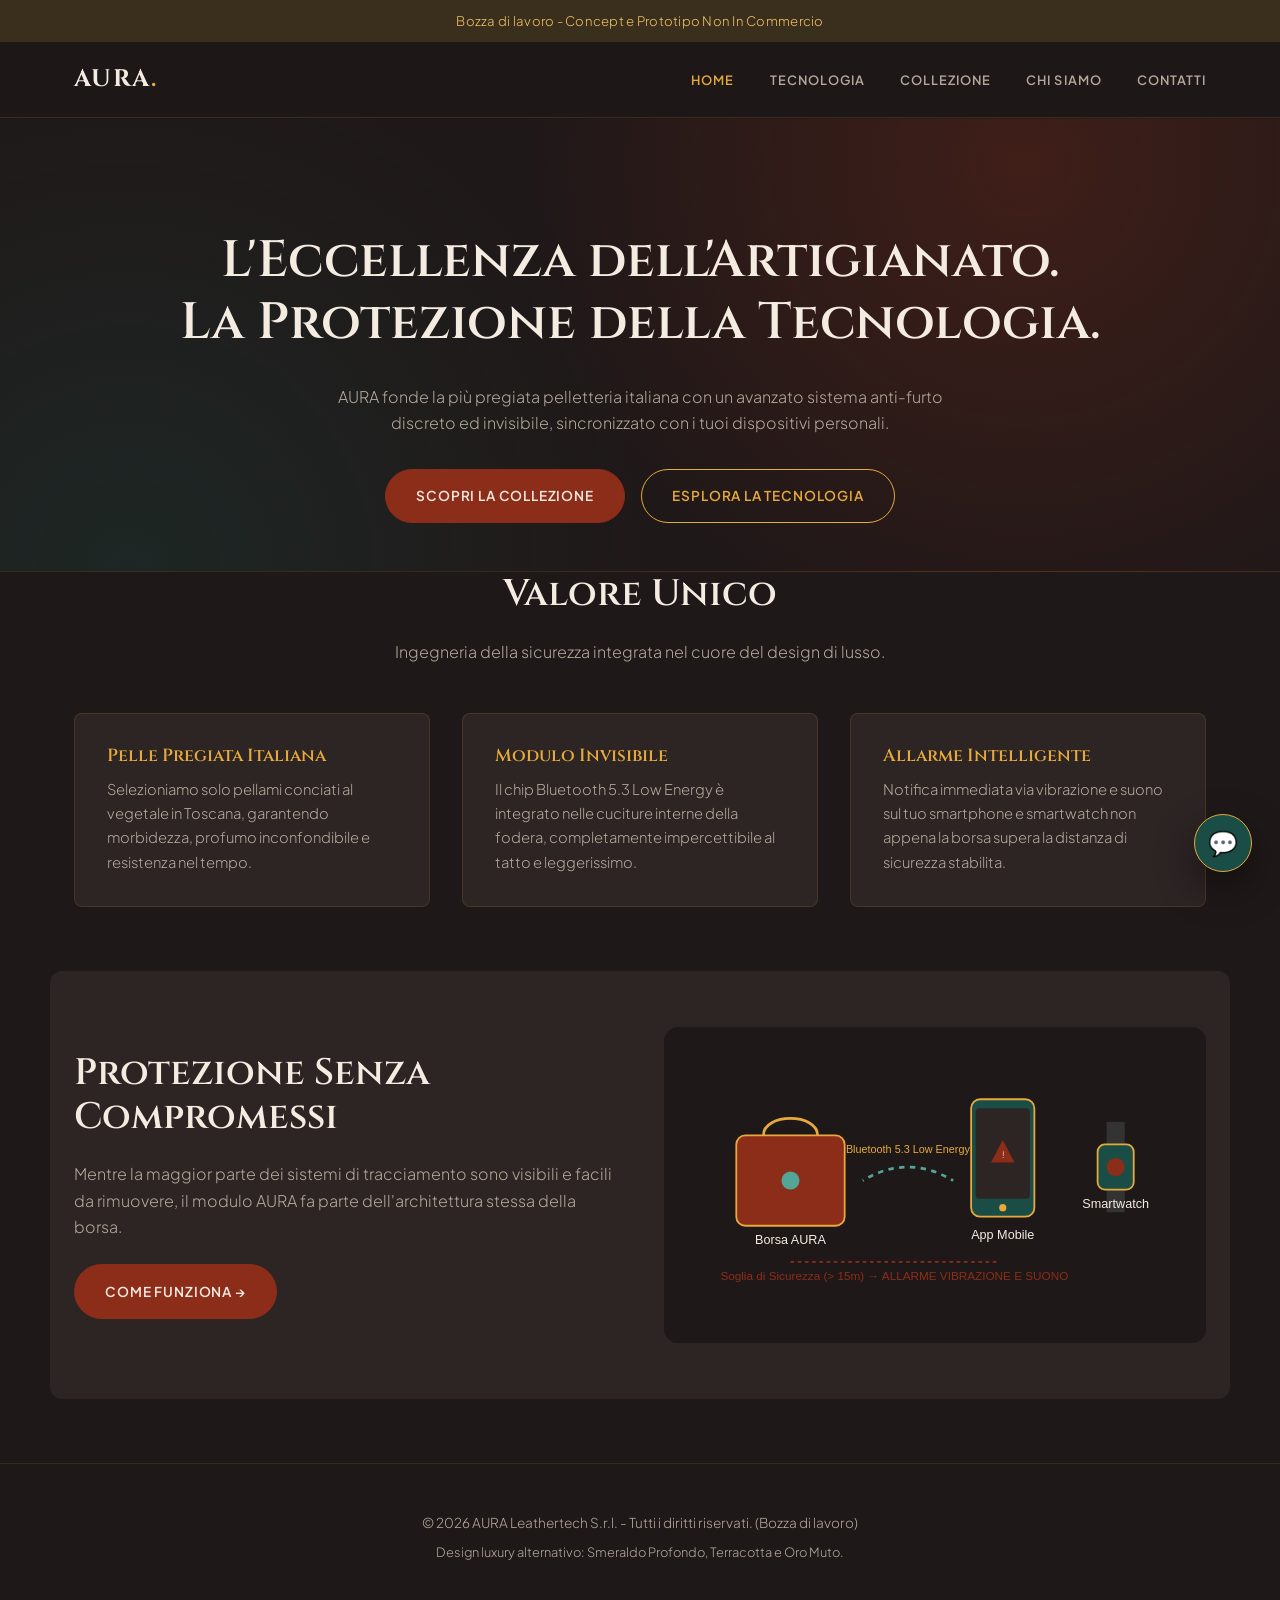
==== index.html @ ebb5785f "Add files via upload" ====
<!DOCTYPE html>
<html lang="it">
<head>
  <meta charset="UTF-8">
  <meta name="viewport" content="width=device-width, initial-scale=1.0">
  <title>AURA - Pelletteria Smart di Lusso</title>
  <link rel="stylesheet" href="css/style.css">
  <link rel="preconnect" href="https://fonts.googleapis.com">
  <link rel="preconnect" href="https://fonts.gstatic.com" crossorigin>
  <link href="https://fonts.googleapis.com/css2?family=Cinzel:wght@500;700&family=Plus+Jakarta+Sans:wght@300;400;600&display=swap" rel="stylesheet">
</head>
<body>

  <!-- Draft Banner -->
  <div class="draft-banner">Bozza di lavoro - Concept e Prototipo Non In Commercio</div>

  <!-- Header / Navigation -->
  <header>
    <div class="nav-container">
      <a href="index.html" class="logo">AURA<span>.</span></a>
      <ul class="nav-links">
        <li><a href="index.html" class="active">Home</a></li>
<li><a href="tecnologia.html">Tecnologia</a></li>
<li><a href="collezione.html">Collezione</a></li>
<li><a href="chi-siamo.html">Chi Siamo</a></li>
<li><a href="contatti.html">Contatti</a></li>

      </ul>
      <div class="burger">
        <div></div>
        <div></div>
        <div></div>
      </div>
    </div>
  </header>

  <section class="hero">
    <div class="container" style="padding-top: 2rem; padding-bottom: 2rem;">
      <h1>L'Eccellenza dell'Artigianato.<br>La Protezione della Tecnologia.</h1>
      <p>AURA fonde la più pregiata pelletteria italiana con un avanzato sistema anti-furto discreto ed invisibile, sincronizzato con i tuoi dispositivi personali.</p>
      <div>
        <a href="collezione.html" class="btn">Scopri la Collezione</a>
        <a href="tecnologia.html" class="btn btn-secondary">Esplora la Tecnologia</a>
      </div>
    </div>
  </section>

  <section class="container">
    <h2 class="section-title">Valore Unico</h2>
    <p class="section-subtitle">Ingegneria della sicurezza integrata nel cuore del design di lusso.</p>

    <div class="grid-3">
      <div class="card">
        <h3>Pelle Pregiata Italiana</h3>
        <p>Selezioniamo solo pellami conciati al vegetale in Toscana, garantendo morbidezza, profumo inconfondibile e resistenza nel tempo.</p>
      </div>
      <div class="card">
        <h3>Modulo Invisibile</h3>
        <p>Il chip Bluetooth 5.3 Low Energy è integrato nelle cuciture interne della fodera, completamente impercettibile al tatto e leggerissimo.</p>
      </div>
      <div class="card">
        <h3>Allarme Intelligente</h3>
        <p>Notifica immediata via vibrazione e suono sul tuo smartphone e smartwatch non appena la borsa supera la distanza di sicurezza stabilita.</p>
      </div>
    </div>
  </section>

  <section class="container" style="background-color: var(--bg-card); border-radius: 12px; margin-bottom: 4rem;">
    <div class="tech-flex">
      <div class="tech-text">
        <h2 class="section-title" style="text-align: left;">Protezione Senza Compromessi</h2>
        <p style="margin-bottom: 1.5rem; color: var(--text-muted);">Mentre la maggior parte dei sistemi di tracciamento sono visibili e facili da rimuovere, il modulo AURA fa parte dell'architettura stessa della borsa.</p>
        <a href="tecnologia.html" class="btn">Come Funziona &rarr;</a>
      </div>
      <div class="tech-media">
        <svg viewBox="0 0 600 350" width="100%" height="auto" xmlns="http://www.w3.org/2000/svg">
  <rect width="600" height="350" fill="#1F1818" rx="16"/>
  <!-- Bag Icon -->
  <g transform="translate(80, 100)">
    <rect x="0" y="20" width="120" height="100" rx="10" fill="#8C2D19" stroke="#E5A93C" stroke-width="2"/>
    <path d="M 30 20 C 30 -5, 90 -5, 90 20" fill="none" stroke="#E5A93C" stroke-width="3"/>
    <circle cx="60" cy="70" r="10" fill="#52A597"/>
    <text x="60" y="140" fill="#F4EBE1" font-size="14" text-anchor="middle" font-family="sans-serif">Borsa AURA</text>
  </g>

  # Bluetooth Waves
  <path d="M 220 170 Q 270 140 320 170" fill="none" stroke="#52A597" stroke-width="3" stroke-dasharray="6,6">
    <animate attributeName="stroke-dashoffset" values="12;0" dur="1s" repeatCount="indefinite"/>
  </path>
  <text x="270" y="140" fill="#E5A93C" font-size="12" text-anchor="middle" font-family="sans-serif">Bluetooth 5.3 Low Energy</text>

  <!-- Smartphone Icon -->
  <g transform="translate(340, 80)">
    <rect x="0" y="0" width="70" height="130" rx="10" fill="#1A4D46" stroke="#E5A93C" stroke-width="2"/>
    <rect x="5" y="10" width="60" height="100" rx="4" fill="#2D2424"/>
    <circle cx="35" cy="120" r="4" fill="#E5A93C"/>
    <text x="35" y="155" fill="#F4EBE1" font-size="14" text-anchor="middle" font-family="sans-serif">App Mobile</text>
    <!-- Alert Icon on Phone -->
    <path d="M 35 45 L 48 70 L 22 70 Z" fill="#8C2D19"/>
    <text x="35" y="65" fill="#FFF" font-size="10" fontWeight="bold" text-anchor="middle">!</text>
  </g>

  <!-- Smartwatch Icon -->
  <g transform="translate(470, 105)">
    <rect x="20" y="0" width="20" height="100" fill="#333"/>
    <rect x="10" y="25" width="40" height="50" rx="8" fill="#1A4D46" stroke="#E5A93C" stroke-width="2"/>
    <circle cx="30" cy="50" r="10" fill="#8C2D19"/>
    <text x="30" y="95" fill="#F4EBE1" font-size="14" text-anchor="middle" font-family="sans-serif">Smartwatch</text>
  </g>

  <!-- Distance indicator -->
  <line x1="140" y1="260" x2="370" y2="260" stroke="#8C2D19" stroke-width="2" stroke-dasharray="4"/>
  <text x="255" y="280" fill="#8C2D19" font-size="13" text-anchor="middle" font-family="sans-serif">Soglia di Sicurezza (> 15m) → ALLARME VIBRAZIONE E SUONO</text>
</svg>
      </div>
    </div>
  </section>

  <!-- Floating WhatsApp CTA -->
  <a href="https://wa.me/390000000000" class="whatsapp-btn" target="_blank" title="Contattaci su WhatsApp" aria-label="WhatsApp">
    💬
  </a>

  <!-- Footer -->
  <footer>
    <div class="container" style="padding: 1rem 0;">
      <p>&copy; 2026 AURA Leathertech S.r.l. - Tutti i diritti riservati. (Bozza di lavoro)</p>
      <p style="margin-top: 0.5rem; font-size: 0.8rem;">Design luxury alternativo: Smeraldo Profondo, Terracotta e Oro Muto.</p>
    </div>
  </footer>

  <script src="js/main.js"></script>
</body>
</html>
---- css/style.css ----
/* ==========================================================================
   AURA — Pelletteria Smart di Lusso
   Palette: Terracotta, Smeraldo Profondo, Oro Muto (tema scuro)
   ========================================================================== */

:root {
  --bg: #1f1818;
  --bg-card: #2d2424;
  --text-light: #f4ebe1;
  --text-muted: #b3a89a;
  --accent-gold: #e5a93c;
  --accent-gold-light: #efc069;
  --primary-terracotta: #8c2d19;
  --primary-terracotta-dark: #6a2213;
  --primary-emerald: #1a4d46;
  --primary-emerald-light: #52a597;
  --font-serif: "Cinzel", Georgia, serif;
  --font-sans: "Plus Jakarta Sans", -apple-system, BlinkMacSystemFont, "Segoe UI", sans-serif;
  --radius: 8px;
  --shadow: 0 10px 30px rgba(0, 0, 0, 0.3);
  --shadow-lg: 0 16px 40px rgba(0, 0, 0, 0.4);
}

* { box-sizing: border-box; }
html { scroll-behavior: smooth; }

body {
  margin: 0;
  font-family: var(--font-sans);
  background: var(--bg);
  color: var(--text-muted);
  line-height: 1.65;
  font-weight: 300;
  -webkit-font-smoothing: antialiased;
}

h1, h2, h3 {
  font-family: var(--font-serif);
  color: var(--text-light);
  font-weight: 600;
  line-height: 1.2;
  margin: 0 0 .6em;
}

h1 { font-size: clamp(2.1rem, 4.4vw, 3.2rem); }

p { margin: 0 0 1em; }

a { color: var(--accent-gold); text-decoration: none; }

img, svg { max-width: 100%; display: block; }

.container {
  max-width: 1180px;
  margin: 0 auto 4rem;
  padding: 0 24px;
}

/* ---------- animations ---------- */
@keyframes fadeInUp {
  from { opacity: 0; transform: translateY(22px); }
  to { opacity: 1; transform: translateY(0); }
}
@keyframes pulseRing {
  0%, 100% { box-shadow: var(--shadow-lg), 0 0 0 0 rgba(229,169,60,.45); }
  50% { box-shadow: var(--shadow-lg), 0 0 0 10px rgba(229,169,60,0); }
}

.reveal {
  opacity: 0;
  transform: translateY(18px);
  transition: opacity .7s ease, transform .7s ease;
}
.reveal.in-view { opacity: 1; transform: translateY(0); }

/* ---------- draft banner ---------- */
.draft-banner {
  background: #3a2f1c;
  color: var(--accent-gold-light);
  text-align: center;
  font-size: .82rem;
  letter-spacing: .02em;
  padding: 10px 16px;
}

/* ---------- header / nav ---------- */
header {
  position: sticky;
  top: 0;
  z-index: 100;
  background: rgba(31,24,24,.9);
  backdrop-filter: blur(10px);
  border-bottom: 1px solid rgba(229,169,60,.14);
}

.nav-container {
  max-width: 1180px;
  margin: 0 auto;
  padding: 18px 24px;
  display: flex;
  align-items: center;
  justify-content: space-between;
  gap: 24px;
  position: relative;
}

.logo {
  font-family: var(--font-serif);
  font-size: 1.5rem;
  font-weight: 700;
  letter-spacing: .06em;
  color: var(--text-light);
}
.logo span { color: var(--accent-gold); }
.logo:hover { color: var(--text-light); }

.nav-links {
  display: flex;
  gap: 2.2rem;
  list-style: none;
  margin: 0;
  padding: 0;
}
.nav-links a {
  color: var(--text-muted);
  font-size: .8rem;
  letter-spacing: .08em;
  text-transform: uppercase;
  font-weight: 600;
  transition: color .2s ease;
}
.nav-links a:hover,
.nav-links a.active { color: var(--accent-gold); }

.burger {
  display: none;
  flex-direction: column;
  gap: 5px;
  cursor: pointer;
  padding: 4px;
}
.burger div {
  width: 24px;
  height: 2px;
  background: var(--text-light);
  transition: transform .25s ease, opacity .25s ease;
}
.burger.open div:nth-child(1) { transform: translateY(7px) rotate(45deg); }
.burger.open div:nth-child(2) { opacity: 0; }
.burger.open div:nth-child(3) { transform: translateY(-7px) rotate(-45deg); }

@media (max-width: 860px) {
  .nav-links {
    position: absolute;
    top: 100%;
    left: 0;
    right: 0;
    background: var(--bg);
    flex-direction: column;
    align-items: flex-start;
    gap: 1.2rem;
    padding: 24px;
    border-bottom: 1px solid rgba(229,169,60,.14);
    display: none;
  }
  .nav-links.open { display: flex; }
  .burger { display: flex; }
}

/* ---------- buttons ---------- */
.btn {
  display: inline-block;
  background: var(--primary-terracotta);
  color: var(--text-light);
  border: 1px solid var(--primary-terracotta);
  padding: .95rem 1.9rem;
  border-radius: 999px;
  font-weight: 600;
  font-size: .85rem;
  letter-spacing: .06em;
  text-transform: uppercase;
  cursor: pointer;
  transition: background .2s ease, border-color .2s ease, color .2s ease, transform .2s ease;
}
.btn:hover {
  background: var(--accent-gold);
  border-color: var(--accent-gold);
  color: var(--bg);
  transform: translateY(-2px);
}
.btn-secondary {
  background: transparent;
  border-color: var(--accent-gold);
  color: var(--accent-gold);
}
.btn-secondary:hover {
  background: var(--accent-gold);
  color: var(--bg);
}

/* ---------- hero ---------- */
.hero {
  text-align: center;
  padding: 5rem 0 1rem;
  background:
    radial-gradient(circle at 80% 10%, rgba(140,45,25,.3) 0, transparent 45%),
    radial-gradient(circle at 10% 100%, rgba(26,77,70,.28) 0, transparent 42%),
    var(--bg);
  border-bottom: 1px solid rgba(229,169,60,.12);
}
.hero .container { margin-bottom: 0; }
.hero h1 { animation: fadeInUp .8s ease both; }
.hero p {
  max-width: 620px;
  margin: 1.4rem auto 2rem;
  color: var(--text-muted);
  animation: fadeInUp .8s ease .15s both;
}
.hero > .container > div:last-child {
  display: flex;
  gap: 1rem;
  justify-content: center;
  flex-wrap: wrap;
  animation: fadeInUp .8s ease .3s both;
}

/* ---------- section titles ---------- */
.section-title { text-align: center; font-size: clamp(1.7rem, 3vw, 2.3rem); }
.section-subtitle {
  text-align: center;
  color: var(--text-muted);
  max-width: 620px;
  margin: 0 auto 3rem;
}

/* ---------- grid / cards ---------- */
.grid-3 {
  display: grid;
  grid-template-columns: repeat(3, 1fr);
  gap: 2rem;
}
@media (max-width: 900px) { .grid-3 { grid-template-columns: repeat(2, 1fr); } }
@media (max-width: 620px) { .grid-3 { grid-template-columns: 1fr; } }

.card {
  background: var(--bg-card);
  border: 1px solid rgba(229,169,60,.14);
  border-radius: var(--radius);
  padding: 2rem;
  transition: transform .25s ease, box-shadow .25s ease, border-color .25s ease;
}
.card:hover {
  transform: translateY(-6px);
  box-shadow: var(--shadow);
  border-color: var(--accent-gold);
}
.card h3 { color: var(--accent-gold); font-size: 1.1rem; margin-bottom: .6rem; }
.card p { color: var(--text-muted); font-size: .92rem; margin-bottom: 0; }

/* ---------- tech-flex (two columns) ---------- */
.tech-flex {
  display: grid;
  grid-template-columns: 1fr 1fr;
  gap: 3rem;
  align-items: center;
  padding: 3.5rem 0;
}
@media (max-width: 860px) {
  .tech-flex { grid-template-columns: 1fr; }
}
.tech-media svg { border-radius: var(--radius); }

/* ---------- product grid ---------- */
.product-grid {
  display: grid;
  grid-template-columns: repeat(3, 1fr);
  gap: 2rem;
}
@media (max-width: 900px) { .product-grid { grid-template-columns: repeat(2, 1fr); } }
@media (max-width: 620px) { .product-grid { grid-template-columns: 1fr; } }

.product-card {
  background: var(--bg-card);
  border: 1px solid rgba(229,169,60,.12);
  border-radius: var(--radius);
  overflow: hidden;
  transition: transform .25s ease, box-shadow .25s ease, border-color .25s ease;
}
.product-card:hover {
  transform: translateY(-6px);
  box-shadow: var(--shadow-lg);
  border-color: var(--accent-gold);
}
.product-info { padding: 1.5rem; }
.product-title { font-size: 1.1rem; margin-bottom: .3rem; }
.product-material { color: var(--text-muted); font-size: .85rem; margin-bottom: 1.1rem; }
.product-price {
  display: flex;
  align-items: center;
  justify-content: space-between;
}
.product-price span {
  font-family: var(--font-serif);
  color: var(--accent-gold);
  font-size: 1.25rem;
  font-weight: 600;
}

/* ---------- forms ---------- */
.form-group { margin-bottom: 1.3rem; }
.form-group label {
  display: block;
  font-size: .78rem;
  letter-spacing: .06em;
  text-transform: uppercase;
  color: var(--text-muted);
  margin-bottom: .5rem;
  font-weight: 600;
}
input, select, textarea {
  width: 100%;
  padding: .85rem 1rem;
  background: var(--bg);
  border: 1px solid rgba(229,169,60,.2);
  border-radius: 6px;
  color: var(--text-light);
  font: inherit;
}
input:focus, select:focus, textarea:focus {
  outline: none;
  border-color: var(--accent-gold);
}
textarea { resize: vertical; min-height: 110px; }
#form-status { color: var(--primary-emerald-light); font-size: .88rem; }

/* ---------- whatsapp floating cta ---------- */
.whatsapp-btn {
  position: fixed;
  bottom: 28px;
  right: 28px;
  z-index: 200;
  width: 58px;
  height: 58px;
  border-radius: 50%;
  background: var(--primary-emerald);
  border: 1px solid var(--accent-gold);
  display: flex;
  align-items: center;
  justify-content: center;
  font-size: 1.5rem;
  box-shadow: var(--shadow-lg);
  animation: pulseRing 2.6s ease-in-out infinite;
  transition: background .2s ease, transform .2s ease;
}
.whatsapp-btn:hover {
  background: var(--accent-gold);
  transform: scale(1.08);
}

/* ---------- footer ---------- */
footer {
  border-top: 1px solid rgba(229,169,60,.12);
  margin-top: 2rem;
  padding: 2rem 0;
  text-align: center;
}
footer p { color: var(--text-muted); font-size: .85rem; margin: 0; }
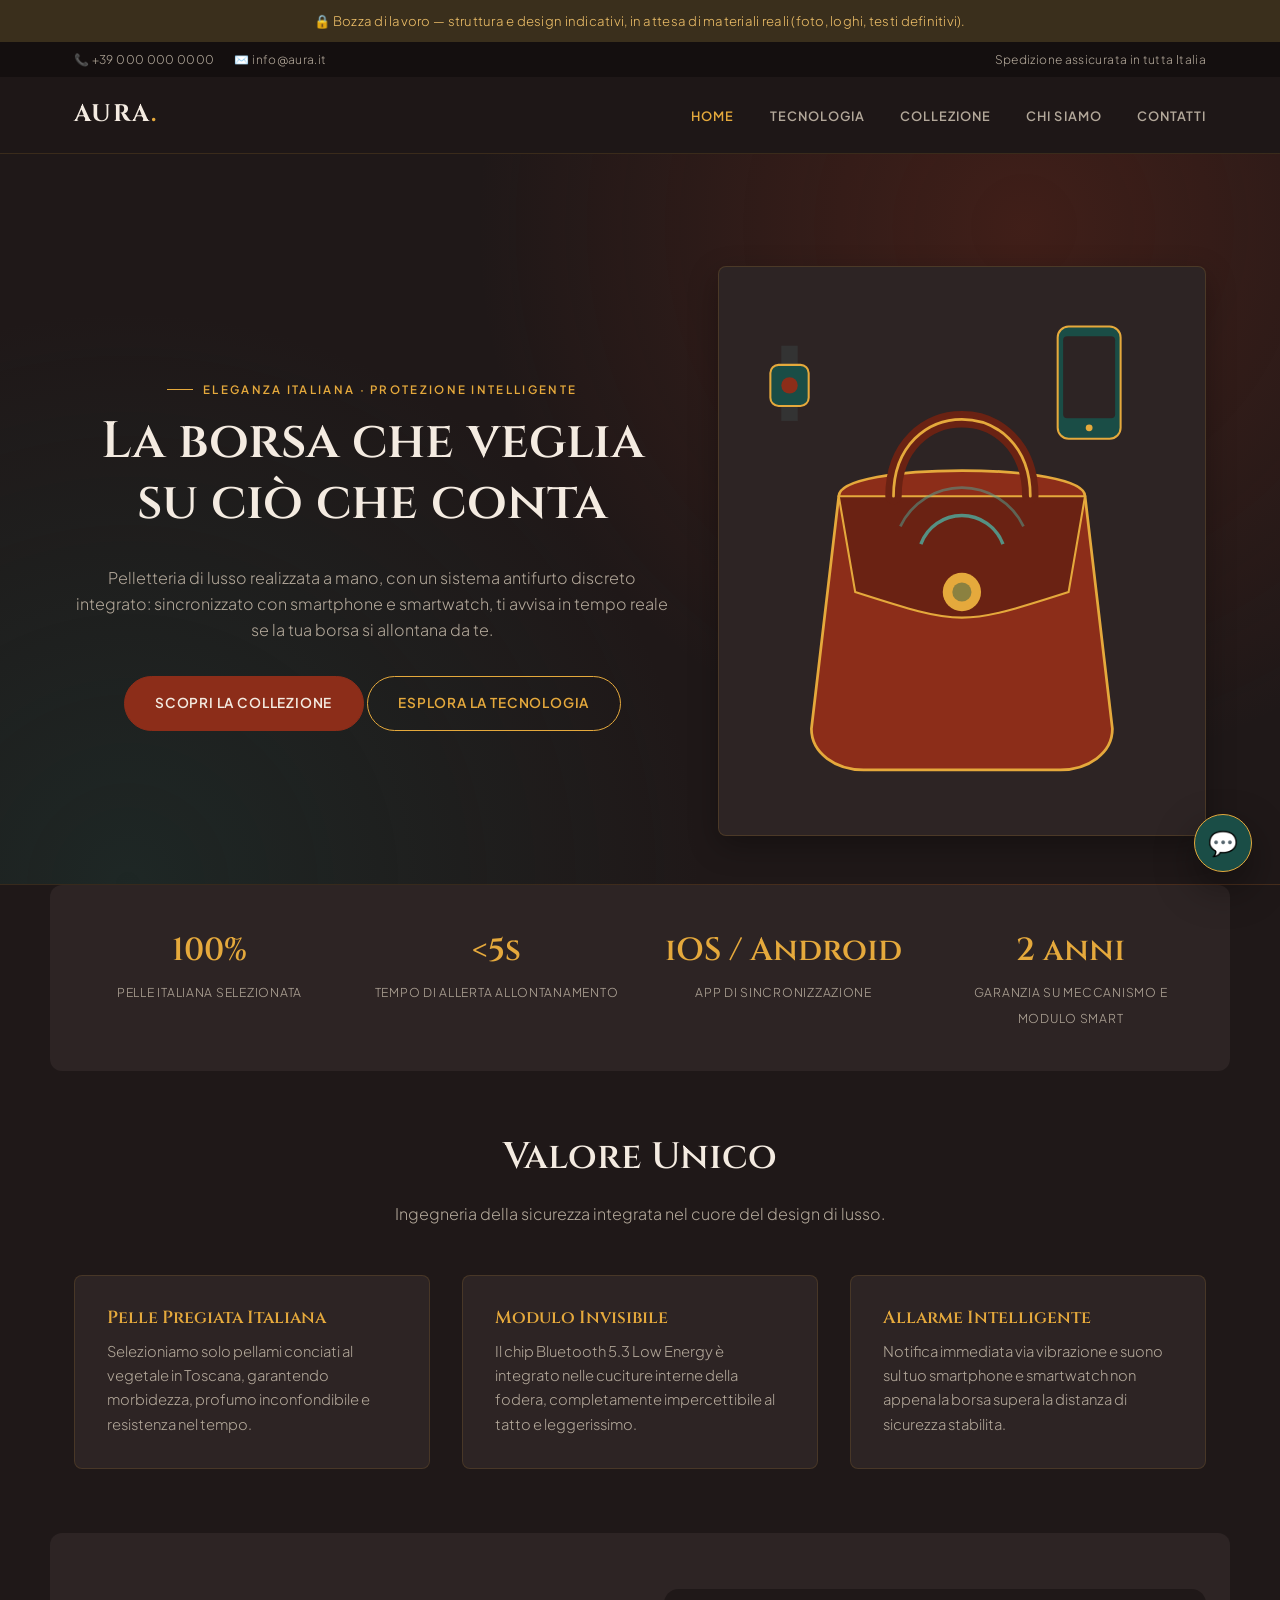
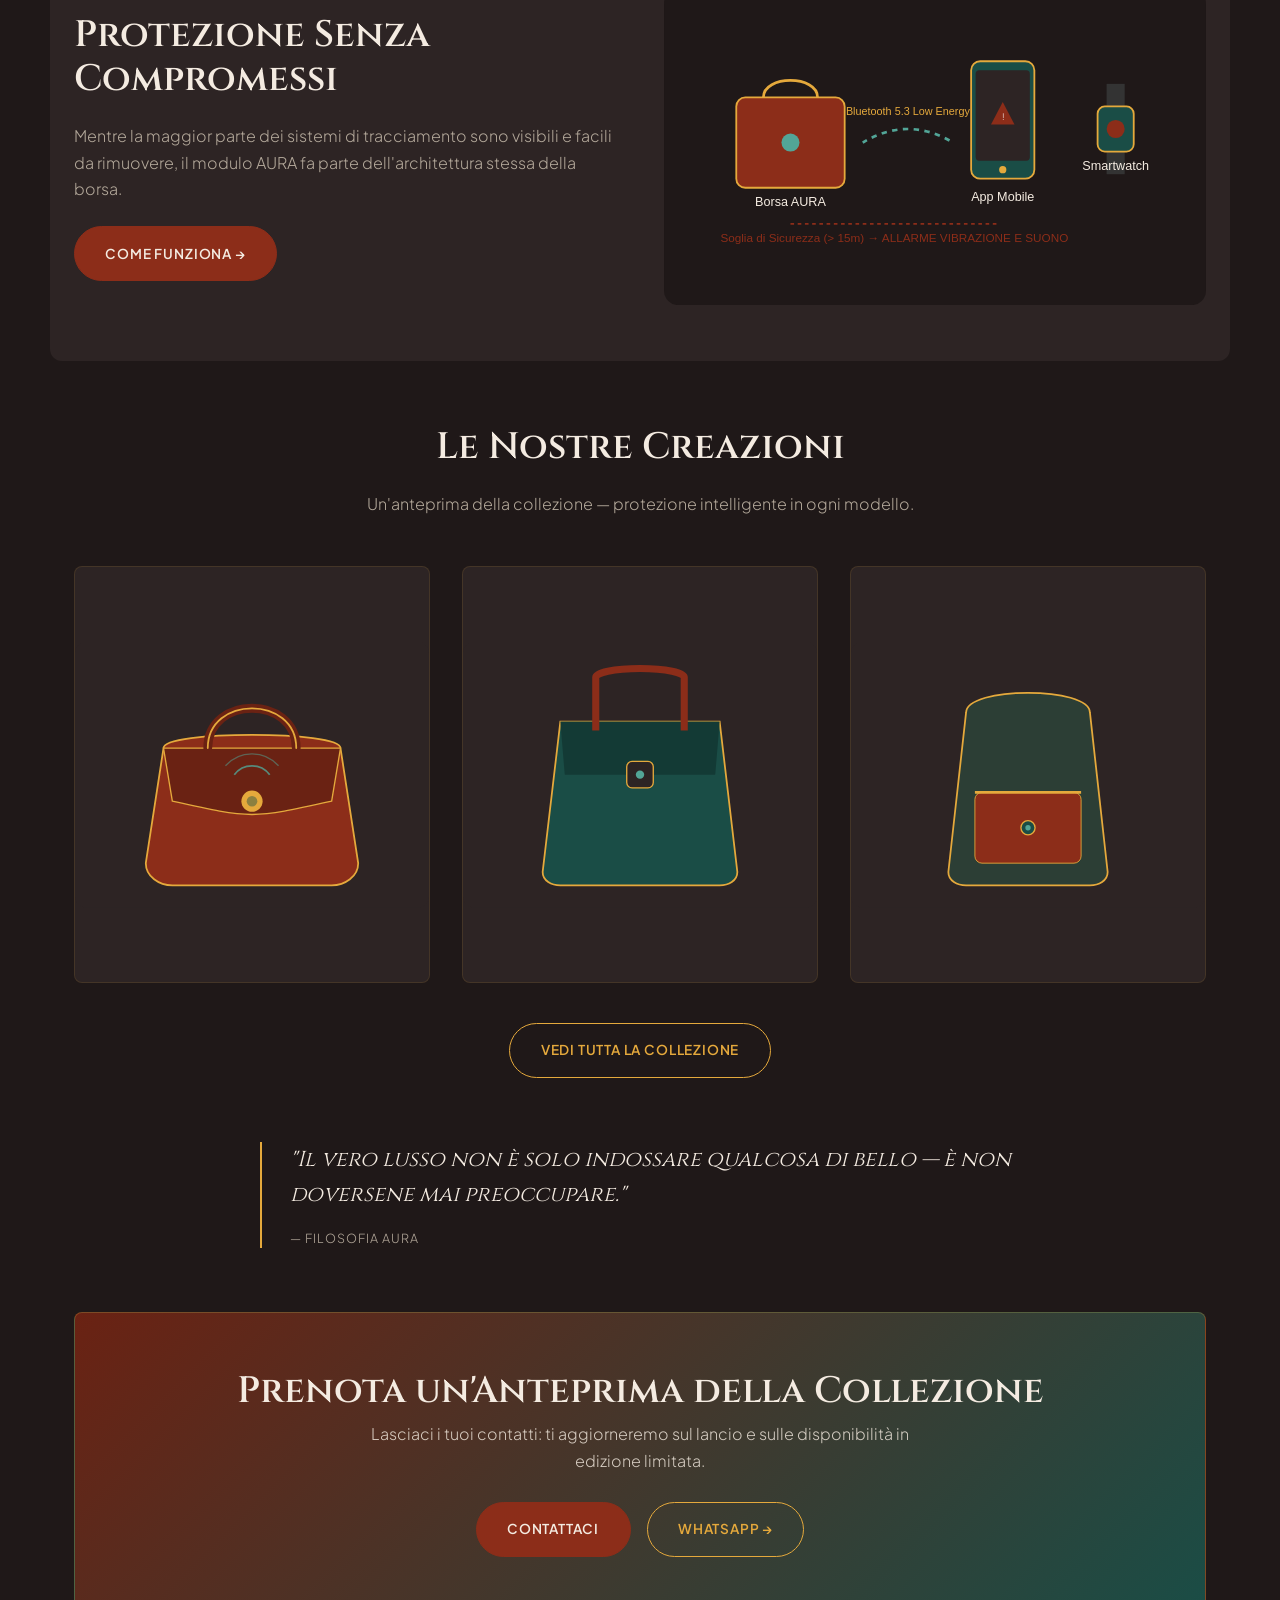
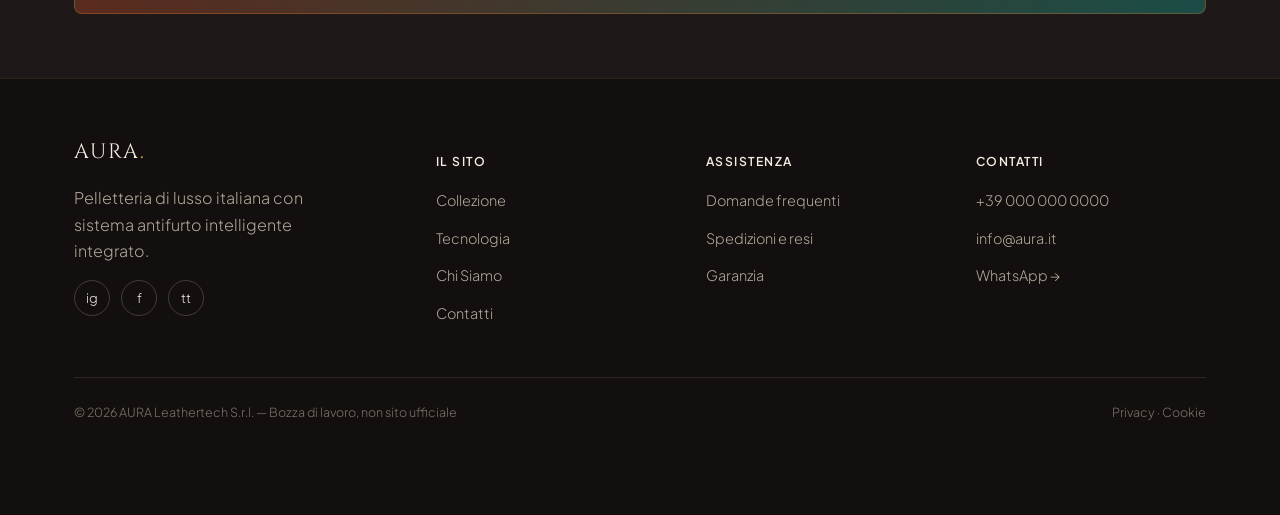
==== commit 3a65fb07: "Add files via upload" ====
--- a/index.html
+++ b/index.html
@@ -12,7 +12,20 @@
 <body>
 
   <!-- Draft Banner -->
-  <div class="draft-banner">Bozza di lavoro - Concept e Prototipo Non In Commercio</div>
+  <div class="draft-banner">🔒 Bozza di lavoro — struttura e design indicativi, in attesa di materiali reali (foto, loghi, testi definitivi).</div>
+
+  <!-- Top contact bar -->
+  <div class="topbar">
+    <div class="topbar-inner">
+      <div class="topbar-contacts">
+        <a href="tel:+390000000000">📞 +39 000 000 0000</a>
+        <a href="mailto:info@aura.it">✉️ info@aura.it</a>
+      </div>
+      <div class="topbar-contacts">
+        <span>Spedizione assicurata in tutta Italia</span>
+      </div>
+    </div>
+  </div>
 
   <!-- Header / Navigation -->
   <header>
@@ -35,13 +48,56 @@
   </header>
 
   <section class="hero">
-    <div class="container" style="padding-top: 2rem; padding-bottom: 2rem;">
-      <h1>L'Eccellenza dell'Artigianato.<br>La Protezione della Tecnologia.</h1>
-      <p>AURA fonde la più pregiata pelletteria italiana con un avanzato sistema anti-furto discreto ed invisibile, sincronizzato con i tuoi dispositivi personali.</p>
+    <div class="container hero-grid" style="padding-top: 2rem; padding-bottom: 2rem;">
       <div>
-        <a href="collezione.html" class="btn">Scopri la Collezione</a>
-        <a href="tecnologia.html" class="btn btn-secondary">Esplora la Tecnologia</a>
-      </div>
+        <div class="eyebrow">Eleganza italiana · Protezione intelligente</div>
+        <h1>La borsa che veglia su ciò che conta</h1>
+        <p>Pelletteria di lusso realizzata a mano, con un sistema antifurto discreto integrato: sincronizzato con smartphone e smartwatch, ti avvisa in tempo reale se la tua borsa si allontana da te.</p>
+        <div>
+          <a href="collezione.html" class="btn">Scopri la Collezione</a>
+          <a href="tecnologia.html" class="btn btn-secondary">Esplora la Tecnologia</a>
+        </div>
+      </div>
+      <div class="hero-media">
+        <svg viewBox="0 0 320 380" width="100%" height="auto" xmlns="http://www.w3.org/2000/svg">
+          <!-- Bag body -->
+          <path d="M 70 150 C 70 125, 250 125, 250 150 L 270 320 C 270 338, 252 350, 232 350 L 88 350 C 68 350, 50 338, 50 320 Z" fill="#8C2D19" stroke="#E5A93C" stroke-width="2"/>
+          <!-- Flap -->
+          <path d="M 70 150 L 250 150 L 238 220 C 160 245, 160 245, 82 220 Z" fill="#6A2213" stroke="#E5A93C" stroke-width="1.5"/>
+          <!-- Handles -->
+          <path d="M 110 150 C 110 75, 210 75, 210 150" fill="none" stroke="#6A2213" stroke-width="12" stroke-linecap="round"/>
+          <path d="M 110 150 C 110 75, 210 75, 210 150" fill="none" stroke="#E5A93C" stroke-width="2" stroke-linecap="round"/>
+          <!-- Smart module light -->
+          <circle cx="160" cy="220" r="14" fill="#E5A93C"/>
+          <circle cx="160" cy="220" r="7" fill="#1A4D46">
+            <animate attributeName="opacity" values="0.4;1;0.4" dur="2s" repeatCount="indefinite"/>
+          </circle>
+          <!-- Bluetooth waves -->
+          <path d="M 130 185 A 32 32 0 0 1 190 185" fill="none" stroke="#52A597" stroke-width="2.5" opacity="0.85"/>
+          <path d="M 115 172 A 50 50 0 0 1 205 172" fill="none" stroke="#52A597" stroke-width="2" opacity="0.5"/>
+          <!-- Smartphone sync -->
+          <g transform="translate(230, 26)">
+            <rect x="0" y="0" width="46" height="82" rx="8" fill="#1A4D46" stroke="#E5A93C" stroke-width="1.5"/>
+            <rect x="4" y="7" width="38" height="60" rx="3" fill="#2D2424"/>
+            <circle cx="23" cy="74" r="2.5" fill="#E5A93C"/>
+          </g>
+          <!-- Smartwatch sync -->
+          <g transform="translate(18, 40)">
+            <rect x="10" y="0" width="12" height="55" fill="#333"/>
+            <rect x="2" y="14" width="28" height="30" rx="6" fill="#1A4D46" stroke="#E5A93C" stroke-width="1.5"/>
+            <circle cx="16" cy="29" r="6" fill="#8C2D19"/>
+          </g>
+        </svg>
+      </div>
+    </div>
+  </section>
+
+  <section class="container stats-strip">
+    <div class="stats-grid">
+      <div><b>100%</b><span>Pelle italiana selezionata</span></div>
+      <div><b>&lt;5s</b><span>Tempo di allerta allontanamento</span></div>
+      <div><b>iOS / Android</b><span>App di sincronizzazione</span></div>
+      <div><b>2 anni</b><span>Garanzia su meccanismo e modulo smart</span></div>
     </div>
   </section>
 
@@ -116,6 +172,99 @@
     </div>
   </section>
 
+  <section class="container">
+    <h2 class="section-title">Le Nostre Creazioni</h2>
+    <p class="section-subtitle">Un'anteprima della collezione — protezione intelligente in ogni modello.</p>
+
+    <div class="product-grid">
+      <div class="product-card">
+        <svg viewBox="0 0 400 300" width="100%" height="auto" xmlns="http://www.w3.org/2000/svg">
+          <rect width="400" height="300" fill="#2D2424" rx="12"/>
+          <path d="M 100 120 C 100 100, 300 100, 300 120 L 320 250 C 320 265, 305 275, 290 275 L 110 275 C 95 275, 80 265, 80 250 Z" fill="#8C2D19" stroke="#E5A93C" stroke-width="2"/>
+          <path d="M 100 120 L 300 120 L 290 180 C 200 200, 200 200, 110 180 Z" fill="#6A2213" stroke="#E5A93C" stroke-width="1.5"/>
+          <circle cx="200" cy="180" r="12" fill="#E5A93C"/>
+          <circle cx="200" cy="180" r="6" fill="#1A4D46">
+            <animate attributeName="opacity" values="0.4;1;0.4" dur="2s" repeatCount="indefinite"/>
+          </circle>
+          <path d="M 150 120 C 150 60, 250 60, 250 120" fill="none" stroke="#6A2213" stroke-width="10" stroke-linecap="round"/>
+          <path d="M 150 120 C 150 60, 250 60, 250 120" fill="none" stroke="#E5A93C" stroke-width="2" stroke-linecap="round"/>
+          <path d="M 180 150 A 25 25 0 0 1 220 150" fill="none" stroke="#52A597" stroke-width="2" opacity="0.8"/>
+          <path d="M 170 140 A 40 40 0 0 1 230 140" fill="none" stroke="#52A597" stroke-width="1.5" opacity="0.5"/>
+        </svg>
+        <div class="product-info">
+          <h3 class="product-title">AURA Aurelia Satchel</h3>
+          <p class="product-material">Pelle Pieno Fiore Terracotta &amp; Hardware Dorato</p>
+          <div class="product-price">
+            <span>€ 1.250</span>
+            <a href="contatti.html" class="btn" style="padding: 0.4rem 0.8rem; font-size: 0.8rem;">Richiedi</a>
+          </div>
+        </div>
+      </div>
+
+      <div class="product-card">
+        <svg viewBox="0 0 400 300" width="100%" height="auto" xmlns="http://www.w3.org/2000/svg">
+          <rect width="400" height="300" fill="#2D2424" rx="12"/>
+          <path d="M 110 90 L 290 90 L 310 260 C 310 270, 300 275, 290 275 L 110 275 C 100 275, 90 270, 90 260 Z" fill="#1A4D46" stroke="#E5A93C" stroke-width="2"/>
+          <path d="M 110 90 L 290 90 L 285 150 L 115 150 Z" fill="#133A35"/>
+          <path d="M 150 100 L 150 40 C 150 35, 170 30, 200 30 C 230 30, 250 35, 250 40 L 250 100" fill="none" stroke="#8C2D19" stroke-width="8"/>
+          <rect x="185" y="135" width="30" height="30" rx="6" fill="#2D2424" stroke="#E5A93C" stroke-width="1.5"/>
+          <circle cx="200" cy="150" r="4" fill="#52A597">
+            <animate attributeName="r" values="3;6;3" dur="1.5s" repeatCount="indefinite"/>
+          </circle>
+        </svg>
+        <div class="product-info">
+          <h3 class="product-title">AURA Smeralda Tote</h3>
+          <p class="product-material">Pelle Nuvolata Verde Smeraldo</p>
+          <div class="product-price">
+            <span>€ 1.450</span>
+            <a href="contatti.html" class="btn" style="padding: 0.4rem 0.8rem; font-size: 0.8rem;">Richiedi</a>
+          </div>
+        </div>
+      </div>
+
+      <div class="product-card">
+        <svg viewBox="0 0 400 300" width="100%" height="auto" xmlns="http://www.w3.org/2000/svg">
+          <rect width="400" height="300" fill="#2D2424" rx="12"/>
+          <path d="M 130 80 C 130 50, 270 50, 270 80 L 290 260 C 290 270, 280 275, 270 275 L 130 275 C 120 275, 110 270, 110 260 Z" fill="#2C3E35" stroke="#E5A93C" stroke-width="2"/>
+          <rect x="140" y="170" width="120" height="80" rx="8" fill="#8C2D19" stroke="#E5A93C" stroke-width="1"/>
+          <line x1="140" y1="170" x2="260" y2="170" stroke="#E5A93C" stroke-width="3"/>
+          <circle cx="200" cy="210" r="8" fill="#1A4D46" stroke="#E5A93C" stroke-width="1.5"/>
+          <circle cx="200" cy="210" r="3" fill="#52A597"/>
+        </svg>
+        <div class="product-info">
+          <h3 class="product-title">AURA Urban Backpack</h3>
+          <p class="product-material">Pelle Calfskin Opaca Verde Bosco</p>
+          <div class="product-price">
+            <span>€ 1.100</span>
+            <a href="contatti.html" class="btn" style="padding: 0.4rem 0.8rem; font-size: 0.8rem;">Richiedi</a>
+          </div>
+        </div>
+      </div>
+    </div>
+
+    <div style="text-align:center; margin-top: 2.5rem;">
+      <a href="collezione.html" class="btn btn-secondary">Vedi Tutta la Collezione</a>
+    </div>
+  </section>
+
+  <section class="container">
+    <blockquote class="quote-block">
+      "Il vero lusso non è solo indossare qualcosa di bello — è non doversene mai preoccupare."
+      <cite>— Filosofia AURA</cite>
+    </blockquote>
+  </section>
+
+  <section class="container">
+    <div class="cta-banner">
+      <h2 class="section-title" style="margin-bottom: .5rem;">Prenota un'Anteprima della Collezione</h2>
+      <p>Lasciaci i tuoi contatti: ti aggiorneremo sul lancio e sulle disponibilità in edizione limitata.</p>
+      <div class="cta-actions">
+        <a href="contatti.html" class="btn">Contattaci</a>
+        <a href="https://wa.me/390000000000" class="btn btn-secondary" target="_blank" rel="noopener">WhatsApp &rarr;</a>
+      </div>
+    </div>
+  </section>
+
   <!-- Floating WhatsApp CTA -->
   <a href="https://wa.me/390000000000" class="whatsapp-btn" target="_blank" title="Contattaci su WhatsApp" aria-label="WhatsApp">
     💬
@@ -123,9 +272,47 @@
 
   <!-- Footer -->
   <footer>
-    <div class="container" style="padding: 1rem 0;">
-      <p>&copy; 2026 AURA Leathertech S.r.l. - Tutti i diritti riservati. (Bozza di lavoro)</p>
-      <p style="margin-top: 0.5rem; font-size: 0.8rem;">Design luxury alternativo: Smeraldo Profondo, Terracotta e Oro Muto.</p>
+    <div class="container">
+      <div class="footer-grid">
+        <div>
+          <div class="footer-brand">AURA<span>.</span></div>
+          <p style="max-width:280px;">Pelletteria di lusso italiana con sistema antifurto intelligente integrato.</p>
+          <div class="footer-social">
+            <a href="#" aria-label="Instagram">ig</a>
+            <a href="#" aria-label="Facebook">f</a>
+            <a href="#" aria-label="TikTok">tt</a>
+          </div>
+        </div>
+        <div class="footer-col">
+          <h4>Il Sito</h4>
+          <ul>
+            <li><a href="collezione.html">Collezione</a></li>
+            <li><a href="tecnologia.html">Tecnologia</a></li>
+            <li><a href="chi-siamo.html">Chi Siamo</a></li>
+            <li><a href="contatti.html">Contatti</a></li>
+          </ul>
+        </div>
+        <div class="footer-col">
+          <h4>Assistenza</h4>
+          <ul>
+            <li><a href="contatti.html">Domande frequenti</a></li>
+            <li><a href="contatti.html">Spedizioni e resi</a></li>
+            <li><a href="contatti.html">Garanzia</a></li>
+          </ul>
+        </div>
+        <div class="footer-col">
+          <h4>Contatti</h4>
+          <ul>
+            <li><a href="tel:+390000000000">+39 000 000 0000</a></li>
+            <li><a href="mailto:info@aura.it">info@aura.it</a></li>
+            <li><a href="https://wa.me/390000000000">WhatsApp &rarr;</a></li>
+          </ul>
+        </div>
+      </div>
+      <div class="footer-bottom">
+        <span>© 2026 AURA Leathertech S.r.l. — Bozza di lavoro, non sito ufficiale</span>
+        <span><a href="#">Privacy</a> · <a href="#">Cookie</a></span>
+      </div>
     </div>
   </footer>
 
--- a/css/style.css
+++ b/css/style.css
@@ -357,11 +357,194 @@
   transform: scale(1.08);
 }
 
+/* ---------- topbar ---------- */
+.topbar {
+  background: #140f0f;
+  color: var(--text-muted);
+  font-size: .75rem;
+  letter-spacing: .03em;
+}
+.topbar-inner {
+  max-width: 1180px;
+  margin: 0 auto;
+  padding: 8px 24px;
+  display: flex;
+  justify-content: space-between;
+  align-items: center;
+  gap: 16px;
+  flex-wrap: wrap;
+}
+.topbar a { color: var(--text-muted); }
+.topbar a:hover { color: var(--accent-gold-light); }
+.topbar-contacts { display: flex; gap: 20px; flex-wrap: wrap; }
+@media (max-width: 860px) {
+  .topbar-contacts:last-child { display: none; }
+}
+
+/* ---------- eyebrow ---------- */
+.eyebrow {
+  display: inline-flex;
+  align-items: center;
+  gap: 10px;
+  font-size: .72rem;
+  font-weight: 600;
+  letter-spacing: .2em;
+  text-transform: uppercase;
+  color: var(--accent-gold);
+  margin-bottom: 1em;
+}
+.eyebrow::before {
+  content: "";
+  width: 26px;
+  height: 1px;
+  background: var(--accent-gold);
+  display: inline-block;
+}
+
+/* ---------- hero two-column layout + media ---------- */
+.hero-grid {
+  display: grid;
+  grid-template-columns: 1.1fr .9fr;
+  gap: 3rem;
+  align-items: center;
+}
+@media (max-width: 860px) {
+  .hero-grid { grid-template-columns: 1fr; }
+}
+.hero-media {
+  background: var(--bg-card);
+  border: 1px solid rgba(229,169,60,.16);
+  border-radius: var(--radius);
+  padding: 1.5rem;
+  box-shadow: var(--shadow);
+}
+.hero-media svg { animation: fadeInUp .9s ease .2s both; }
+
+/* ---------- stats strip ---------- */
+.stats-strip {
+  background: var(--bg-card);
+  border-radius: 12px;
+  padding: 2.5rem 2rem;
+}
+.stats-grid {
+  display: grid;
+  grid-template-columns: repeat(4, 1fr);
+  gap: 2rem;
+  text-align: center;
+}
+@media (max-width: 860px) { .stats-grid { grid-template-columns: repeat(2, 1fr); } }
+.stats-grid b {
+  display: block;
+  font-family: var(--font-serif);
+  font-size: 2rem;
+  color: var(--accent-gold);
+  font-weight: 600;
+}
+.stats-grid span {
+  font-size: .76rem;
+  letter-spacing: .06em;
+  text-transform: uppercase;
+  color: var(--text-muted);
+}
+
+/* ---------- quote ---------- */
+.quote-block {
+  border-left: 2px solid var(--accent-gold);
+  padding-left: 1.75rem;
+  font-family: var(--font-serif);
+  font-size: 1.35rem;
+  font-style: italic;
+  color: var(--text-light);
+  margin: 0 auto;
+  max-width: 760px;
+}
+.quote-block cite {
+  display: block;
+  margin-top: .9rem;
+  font-family: var(--font-sans);
+  font-style: normal;
+  font-size: .78rem;
+  letter-spacing: .08em;
+  text-transform: uppercase;
+  color: var(--text-muted);
+}
+
+/* ---------- CTA banner ---------- */
+.cta-banner {
+  background: linear-gradient(135deg, var(--primary-terracotta-dark), var(--primary-emerald));
+  border-radius: var(--radius);
+  padding: 3.5rem 2rem;
+  text-align: center;
+  border: 1px solid rgba(229,169,60,.25);
+}
+.cta-banner p { color: rgba(244,235,225,.82); max-width: 560px; margin: 0 auto; }
+.cta-actions { display: flex; gap: 1rem; justify-content: center; margin-top: 1.75rem; flex-wrap: wrap; }
+
+/* ---------- map embed ---------- */
+.map-embed {
+  border-radius: var(--radius);
+  overflow: hidden;
+  border: 1px solid rgba(229,169,60,.16);
+  aspect-ratio: 16/9;
+  filter: grayscale(.4) contrast(1.05) invert(.92) hue-rotate(180deg);
+}
+.map-embed iframe { width: 100%; height: 100%; border: 0; }
+
 /* ---------- footer ---------- */
 footer {
   border-top: 1px solid rgba(229,169,60,.12);
+  background: #140f0f;
   margin-top: 2rem;
-  padding: 2rem 0;
-  text-align: center;
-}
-footer p { color: var(--text-muted); font-size: .85rem; margin: 0; }
+  padding: 3.5rem 0 1.75rem;
+  text-align: left;
+}
+.footer-grid {
+  display: grid;
+  grid-template-columns: 1.4fr 1fr 1fr 1fr;
+  gap: 2.5rem;
+  margin-bottom: 2.5rem;
+}
+@media (max-width: 860px) { .footer-grid { grid-template-columns: 1fr 1fr; } }
+@media (max-width: 560px) { .footer-grid { grid-template-columns: 1fr; } }
+.footer-brand {
+  font-family: var(--font-serif);
+  font-size: 1.3rem;
+  color: var(--text-light);
+  letter-spacing: .1em;
+  margin-bottom: 1rem;
+}
+.footer-brand span { color: var(--accent-gold); }
+.footer-col h4 {
+  color: var(--text-light);
+  font-size: .76rem;
+  text-transform: uppercase;
+  letter-spacing: .12em;
+  margin-bottom: 1rem;
+  font-weight: 600;
+}
+.footer-col ul { list-style: none; margin: 0; padding: 0; }
+.footer-col li { margin-bottom: .7rem; }
+.footer-col a { color: var(--text-muted); font-size: .9rem; }
+.footer-col a:hover { color: var(--accent-gold-light); }
+.footer-social { display: flex; gap: .7rem; margin-top: 1rem; }
+.footer-social a {
+  width: 36px; height: 36px;
+  border-radius: 50%;
+  border: 1px solid rgba(244,235,225,.2);
+  display: flex; align-items: center; justify-content: center;
+  color: var(--text-light);
+  font-size: .82rem;
+}
+.footer-social a:hover { background: var(--accent-gold); border-color: var(--accent-gold); color: var(--bg); }
+.footer-bottom {
+  border-top: 1px solid rgba(244,235,225,.1);
+  padding-top: 1.5rem;
+  display: flex;
+  justify-content: space-between;
+  flex-wrap: wrap;
+  gap: .75rem;
+  font-size: .78rem;
+  color: #7c7267;
+}
+.footer-bottom a { color: #7c7267; }
+.footer-bottom a:hover { color: var(--accent-gold-light); }
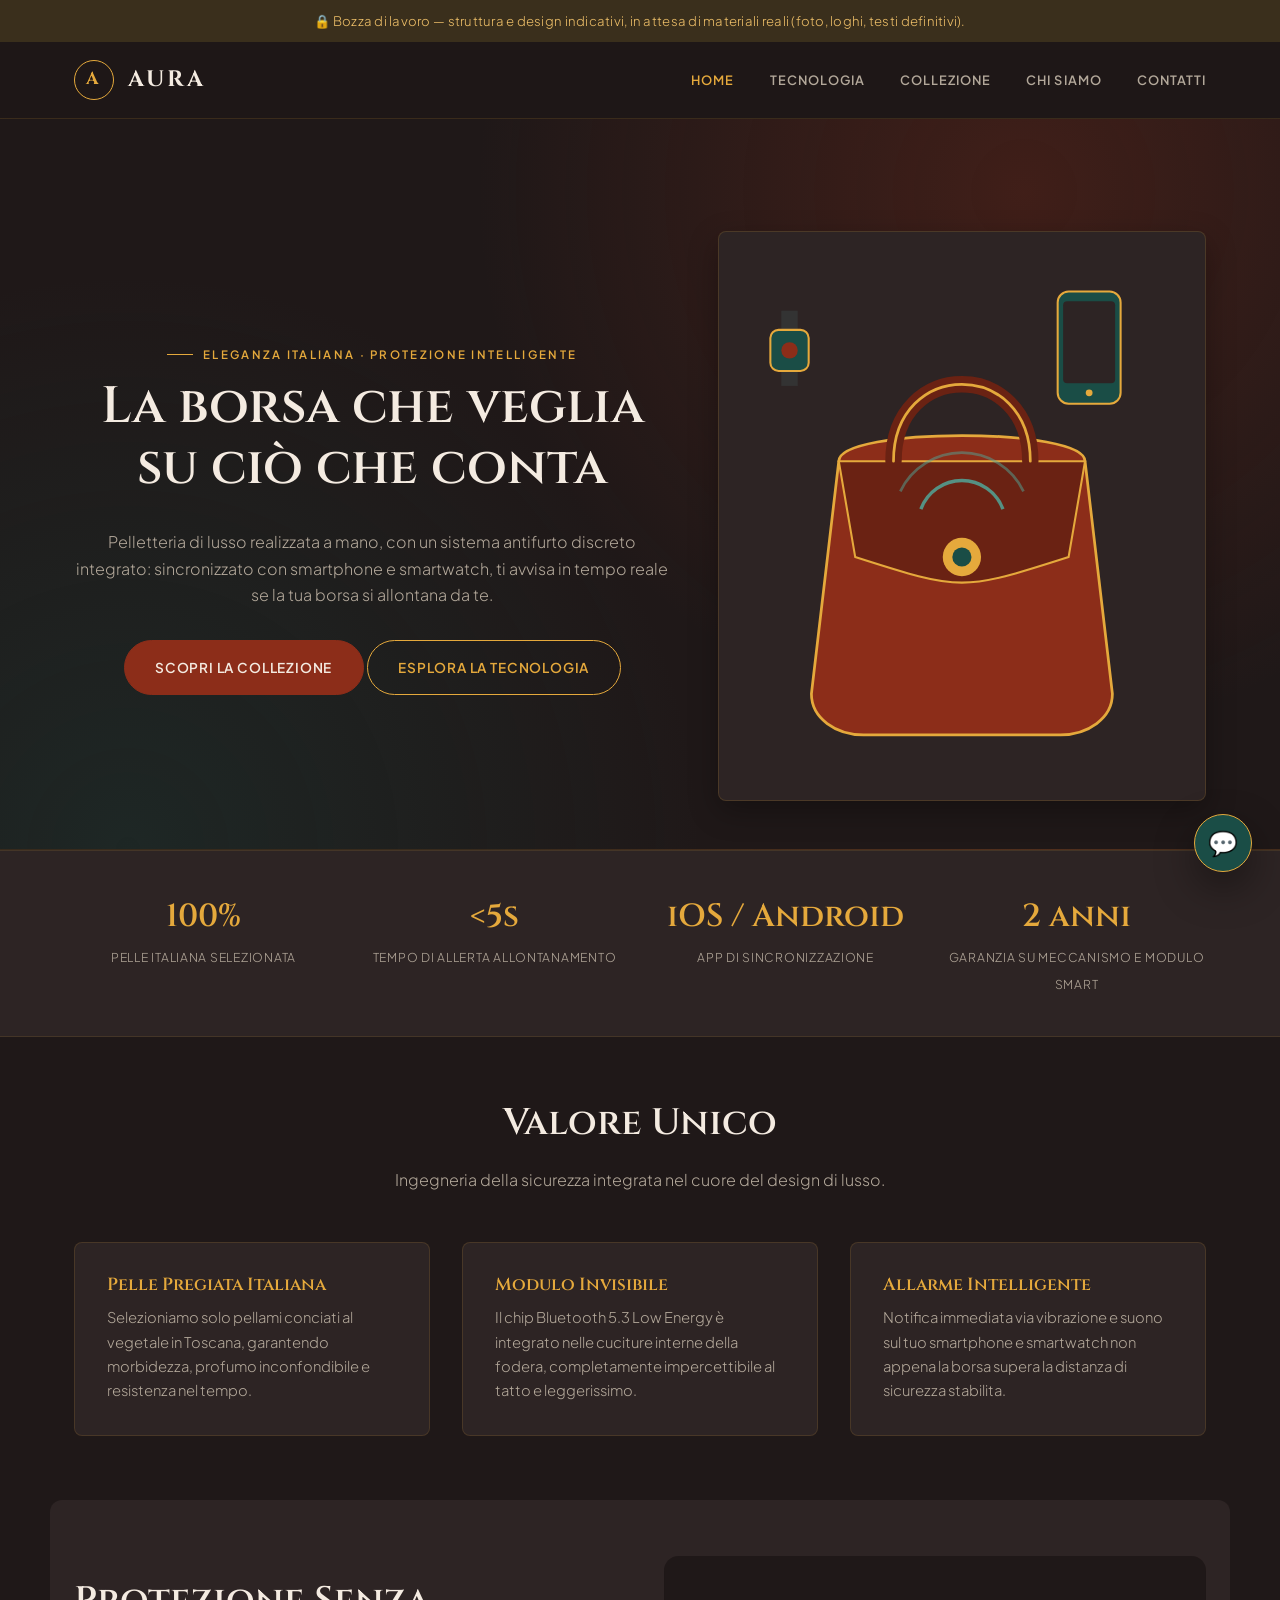
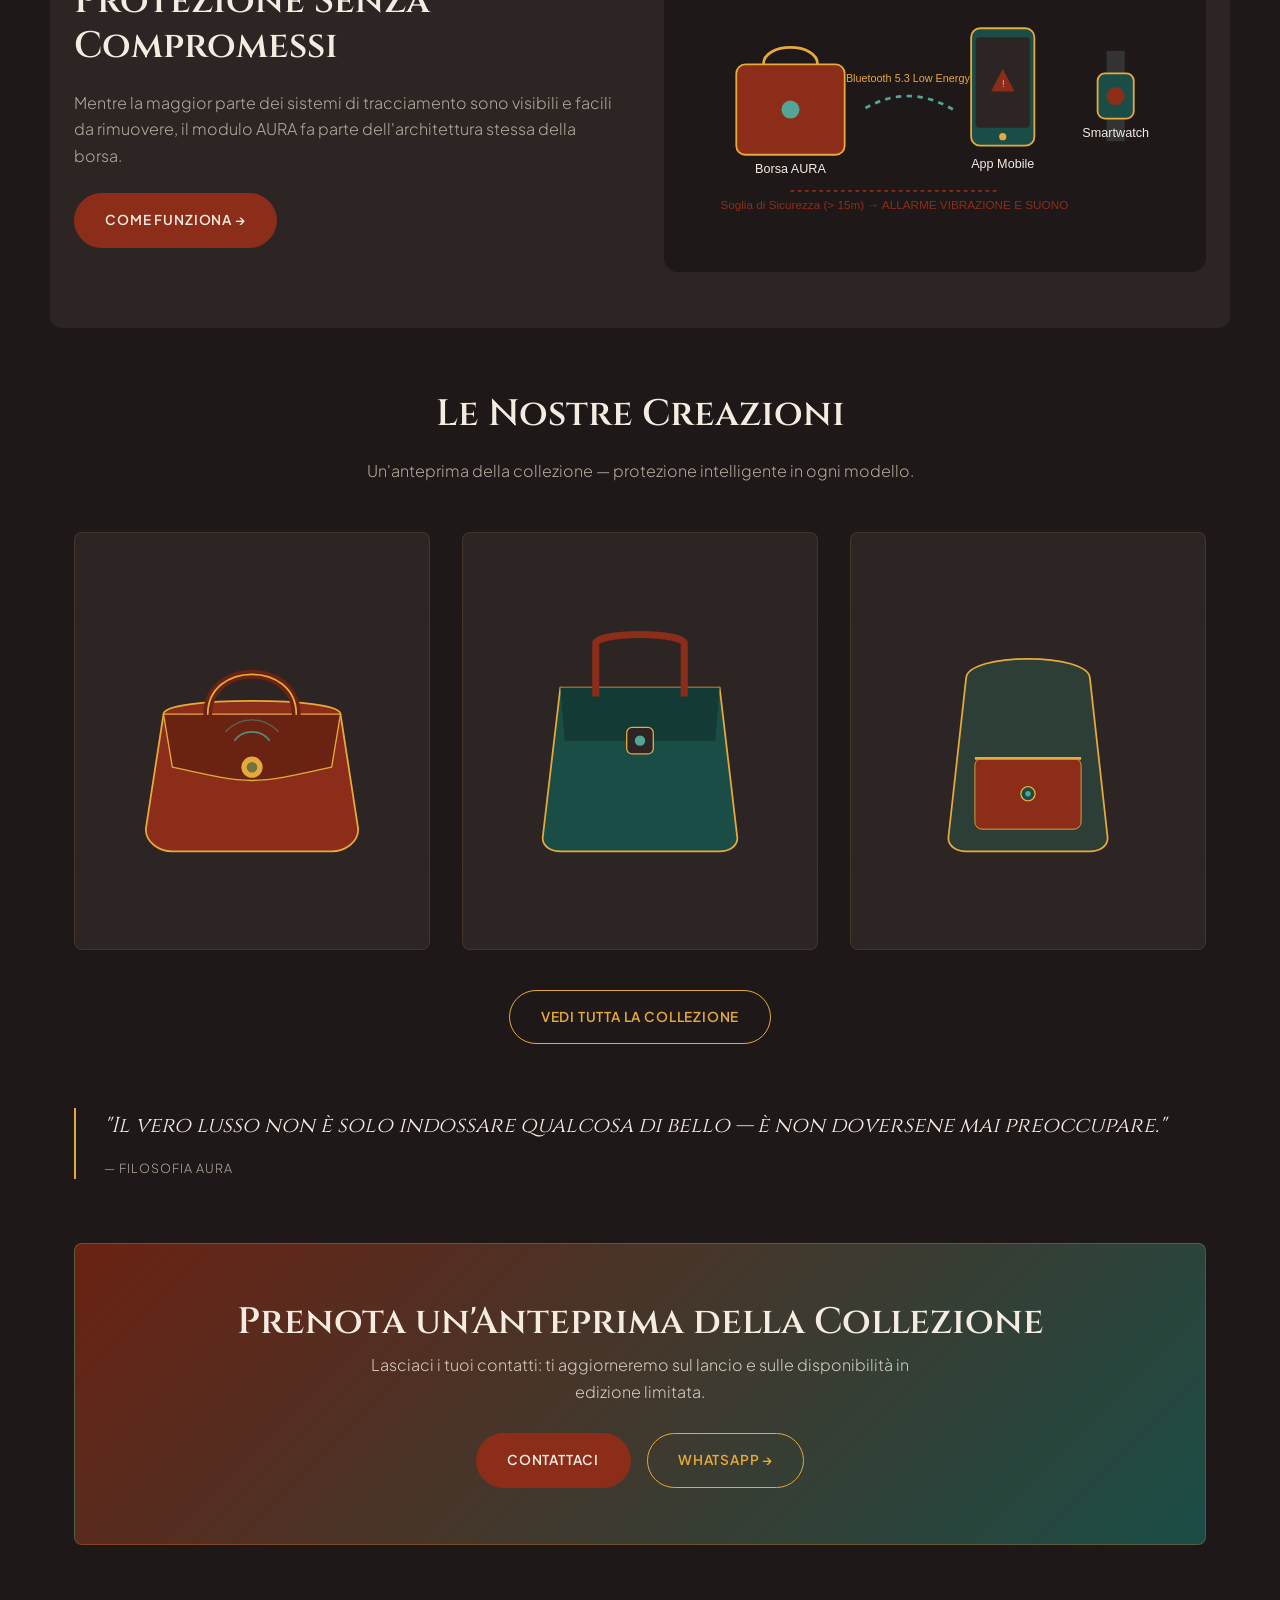
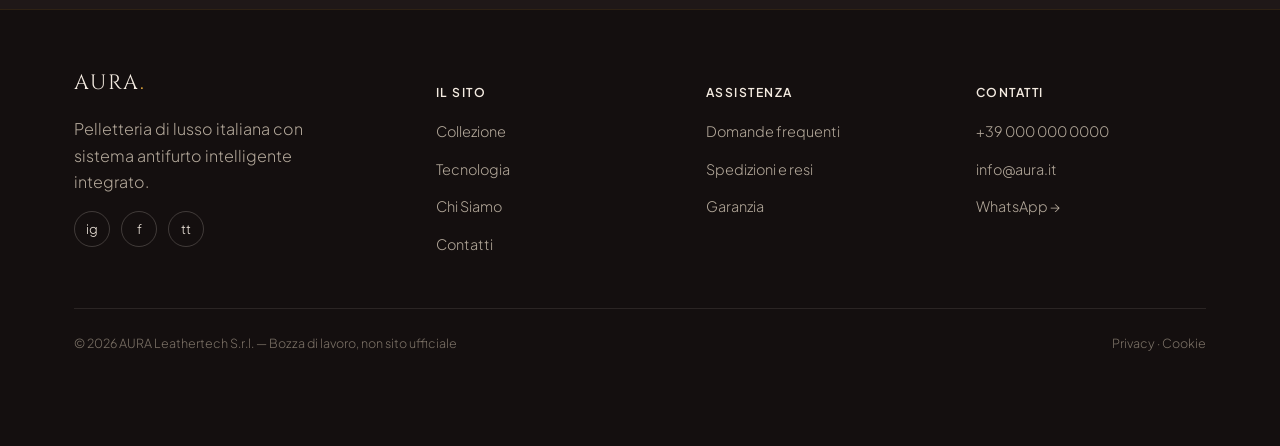
==== commit 808f334d: "Add files via upload" ====
--- a/index.html
+++ b/index.html
@@ -14,23 +14,10 @@
   <!-- Draft Banner -->
   <div class="draft-banner">🔒 Bozza di lavoro — struttura e design indicativi, in attesa di materiali reali (foto, loghi, testi definitivi).</div>
 
-  <!-- Top contact bar -->
-  <div class="topbar">
-    <div class="topbar-inner">
-      <div class="topbar-contacts">
-        <a href="tel:+390000000000">📞 +39 000 000 0000</a>
-        <a href="mailto:info@aura.it">✉️ info@aura.it</a>
-      </div>
-      <div class="topbar-contacts">
-        <span>Spedizione assicurata in tutta Italia</span>
-      </div>
-    </div>
-  </div>
-
   <!-- Header / Navigation -->
   <header>
     <div class="nav-container">
-      <a href="index.html" class="logo">AURA<span>.</span></a>
+      <a href="index.html" class="brand"><span class="brand-mark">A</span><span>AURA</span></a>
       <ul class="nav-links">
         <li><a href="index.html" class="active">Home</a></li>
 <li><a href="tecnologia.html">Tecnologia</a></li>
@@ -92,8 +79,8 @@
     </div>
   </section>
 
-  <section class="container stats-strip">
-    <div class="stats-grid">
+  <section class="stats-strip">
+    <div class="container stats-grid">
       <div><b>100%</b><span>Pelle italiana selezionata</span></div>
       <div><b>&lt;5s</b><span>Tempo di allerta allontanamento</span></div>
       <div><b>iOS / Android</b><span>App di sincronizzazione</span></div>
--- a/css/style.css
+++ b/css/style.css
@@ -114,6 +114,33 @@
 .logo span { color: var(--accent-gold); }
 .logo:hover { color: var(--text-light); }
 
+/* ---------- brand (logo con badge, stile MARCHIO) ---------- */
+.brand {
+  display: flex;
+  align-items: center;
+  gap: 14px;
+  font-family: var(--font-serif);
+  font-weight: 700;
+  font-size: 1.4rem;
+  letter-spacing: .14em;
+  color: var(--text-light);
+}
+.brand:hover { color: var(--text-light); }
+.brand-mark {
+  width: 40px;
+  height: 40px;
+  flex-shrink: 0;
+  border-radius: 50%;
+  border: 1px solid var(--accent-gold);
+  color: var(--accent-gold);
+  display: flex;
+  align-items: center;
+  justify-content: center;
+  font-family: var(--font-serif);
+  font-weight: 700;
+  font-size: 1.1rem;
+}
+
 .nav-links {
   display: flex;
   gap: 2.2rem;
@@ -423,9 +450,12 @@
 /* ---------- stats strip ---------- */
 .stats-strip {
   background: var(--bg-card);
-  border-radius: 12px;
-  padding: 2.5rem 2rem;
-}
+  border-top: 1px solid rgba(229,169,60,.12);
+  border-bottom: 1px solid rgba(229,169,60,.12);
+  padding: 2.5rem 0;
+  margin-bottom: 4rem;
+}
+.stats-strip .container { margin-bottom: 0; }
 .stats-grid {
   display: grid;
   grid-template-columns: repeat(4, 1fr);
@@ -455,8 +485,7 @@
   font-size: 1.35rem;
   font-style: italic;
   color: var(--text-light);
-  margin: 0 auto;
-  max-width: 760px;
+  margin: 0;
 }
 .quote-block cite {
   display: block;
